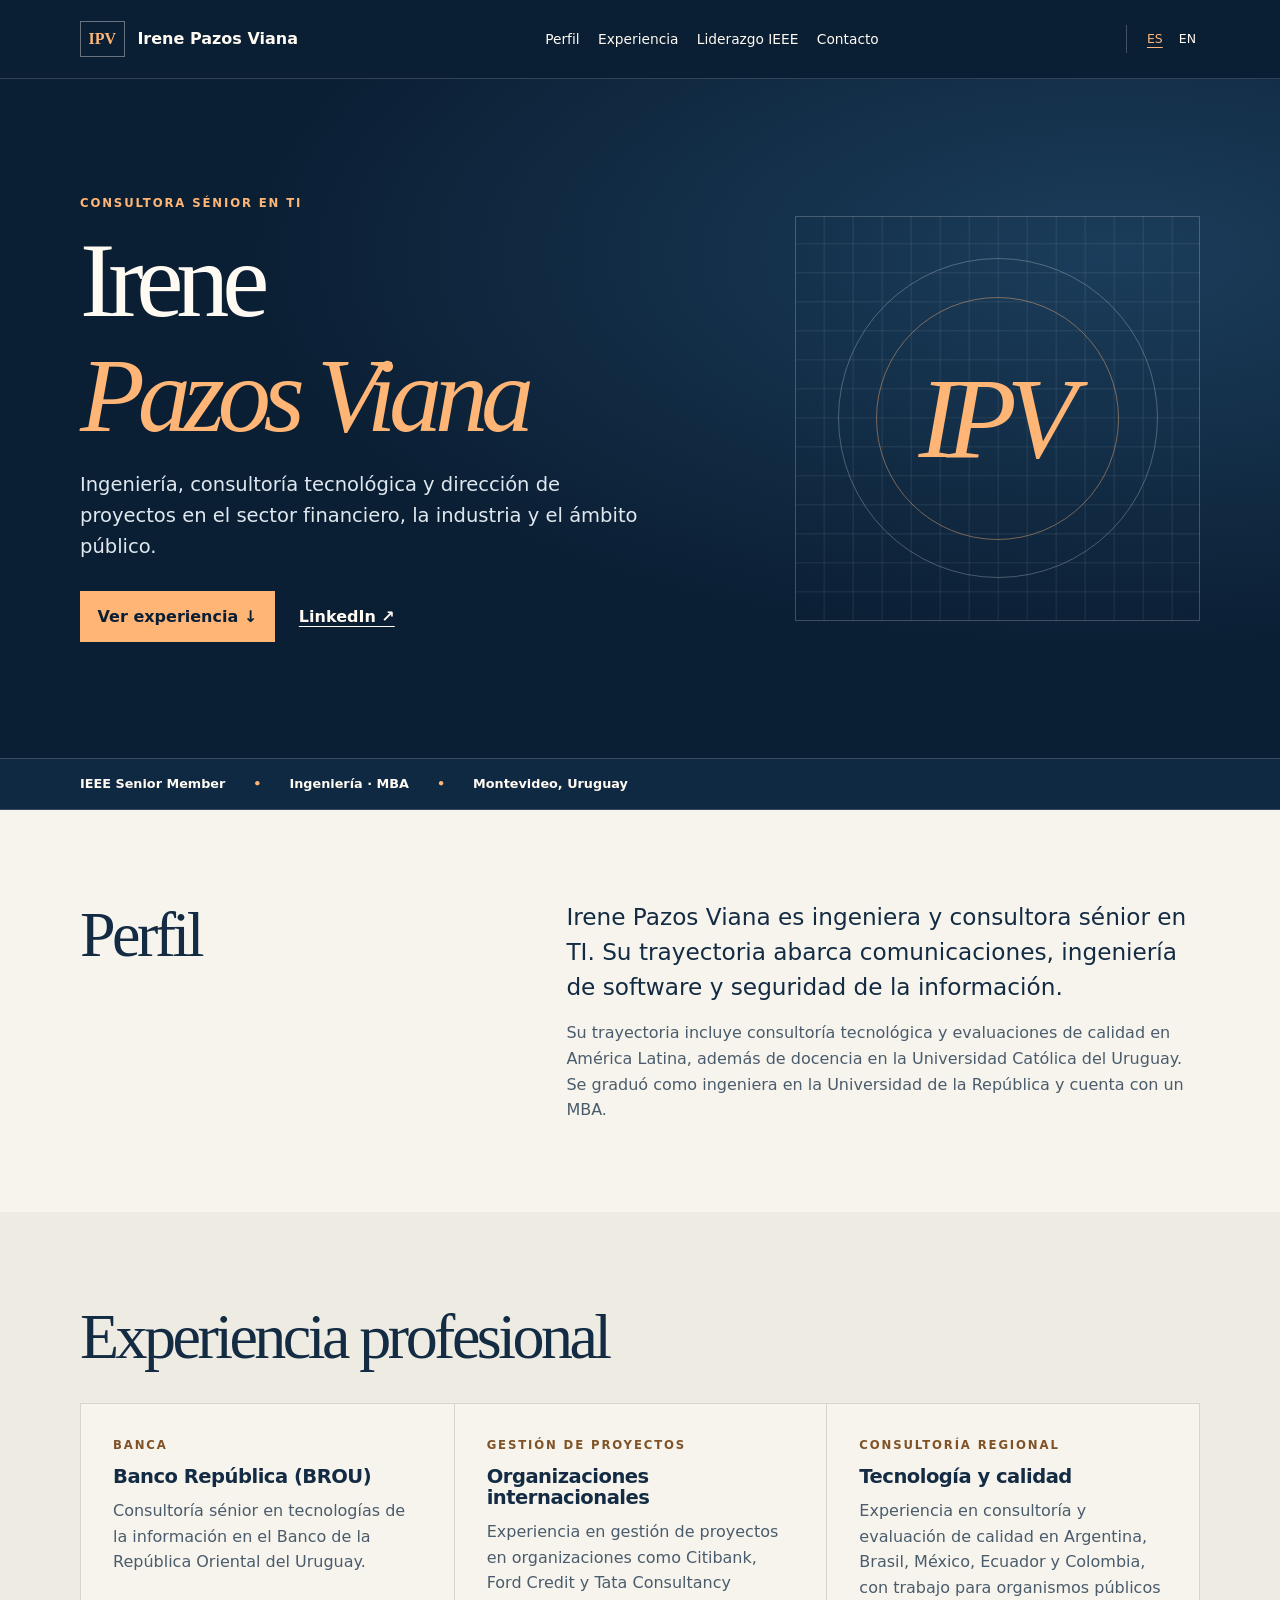
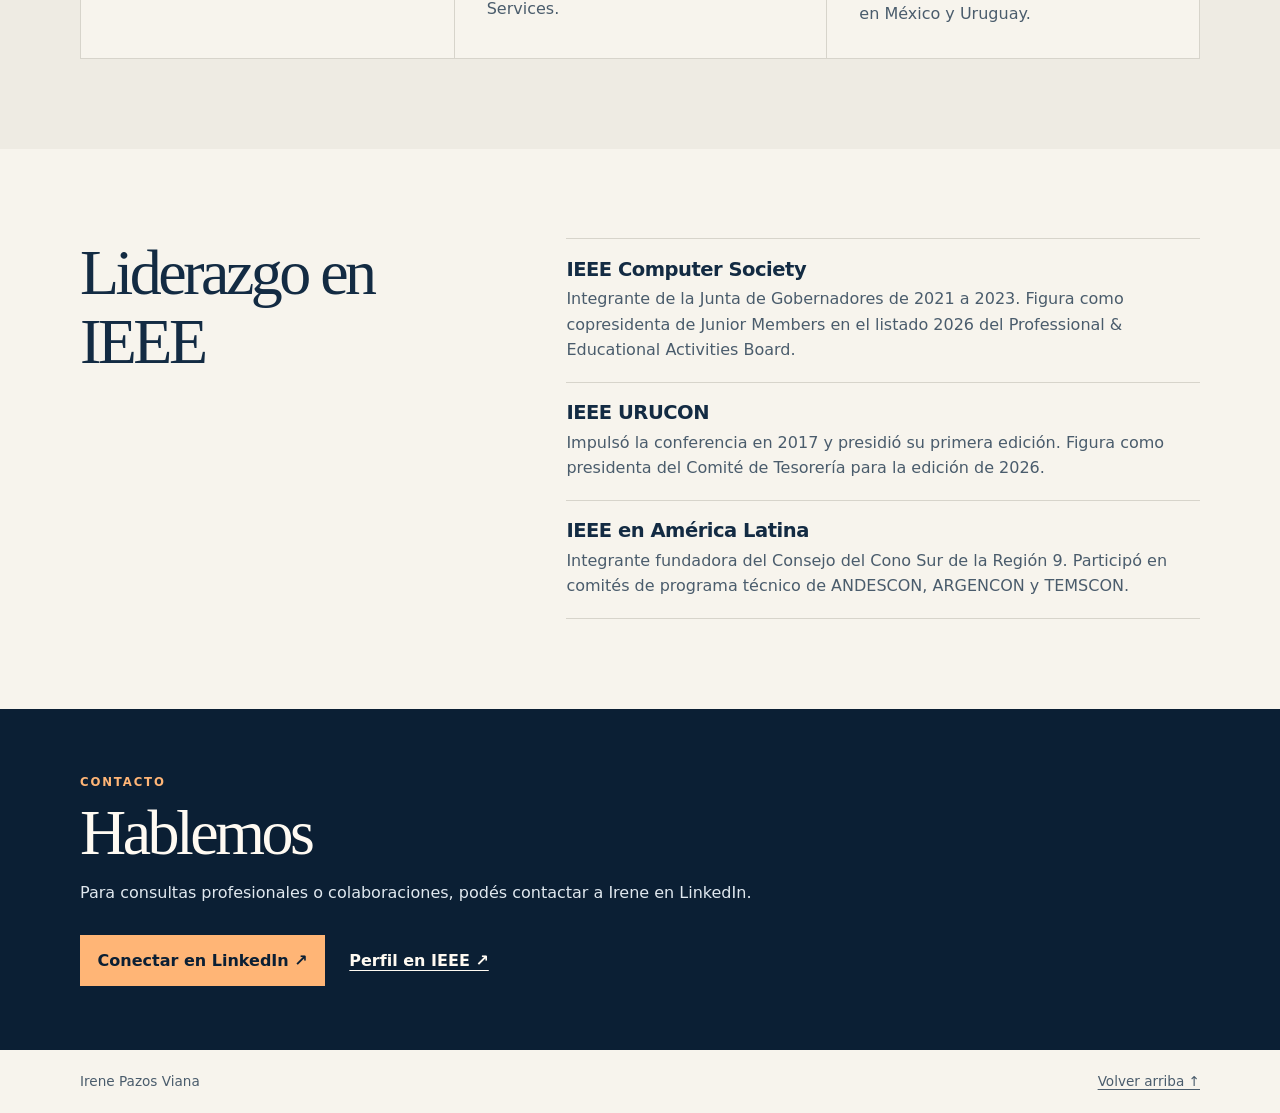
==== index.html @ 8587af70 "Add Irene’s bilingual portfolio" ====
<!doctype html>
<html lang="es">
<head>
<meta charset="utf-8">
<meta name="viewport" content="width=device-width, initial-scale=1">
<meta name="theme-color" content="#102942">
<meta name="description" content="Portfolio profesional de Irene Pazos Viana, consultora sénior en tecnologías de la información e IEEE Senior Member.">
<meta property="og:type" content="website">
<meta property="og:title" content="Irene Pazos Viana | Consultoría en TI">
<meta property="og:description" content="Consultoría en TI, ingeniería y liderazgo en IEEE.">
<title>Irene Pazos Viana | Consultoría en TI</title>
<style>
:root{--navy:#102942;--deep:#0b1f34;--paper:#f7f4ed;--ink:#132b43;--soft:#4a5c6c;--orange:#ffb576;--rule:#d7d4cb;--white:#fffaf2}
*{box-sizing:border-box}html{scroll-behavior:smooth}body{margin:0;background:var(--paper);color:var(--ink);font:1rem/1.6 system-ui,sans-serif}a{color:inherit;text-underline-offset:.25em}a:focus-visible,button:focus-visible{outline:3px solid currentColor;outline-offset:5px}button{font:inherit;color:inherit}p{margin:0}h1,h2,h3{margin:0;line-height:1.08}h1,h2{font-family:Georgia,serif;font-weight:400}h2{font-size:clamp(2.4rem,5vw,4.5rem);letter-spacing:-.055em}h3{font-size:1.22rem;letter-spacing:-.025em}.wrap{width:min(1120px,calc(100% - 64px));margin-inline:auto}.skip{position:absolute;left:1rem;top:-6rem;background:var(--white);color:var(--ink);padding:.6rem;z-index:2}.skip:focus{top:1rem}
header,.hero,.closing{background:var(--deep);color:var(--white)}header{border-bottom:1px solid #ffffff29}.top{display:flex;align-items:center;justify-content:space-between;gap:1rem;min-height:78px}.brand{display:flex;gap:.8rem;align-items:center;text-decoration:none;font-weight:650}.mark{border:1px solid #ffffff60;padding:.25rem .47rem;font-family:Georgia,serif;color:var(--orange)}nav,.languages{display:flex;gap:1.15rem;align-items:center}nav a{text-decoration:none;font-size:.86rem}nav a:hover{text-decoration:underline}.languages{gap:.5rem;border-left:1px solid #ffffff39;padding-left:1rem}.languages button{cursor:pointer;border:0;background:none;font-size:.78rem;padding:.25rem}.languages button[aria-pressed="true"]{color:var(--orange);text-decoration:underline;text-underline-offset:.35em}
.hero{background:radial-gradient(ellipse at 87% 26%,#1b3d5b 0,transparent 55%),var(--deep)}.hero-inner{padding-block:clamp(4.5rem,9vw,8rem);display:grid;grid-template-columns:minmax(0,1.65fr) minmax(0,1fr);align-items:center;gap:3rem}.eyebrow{font-size:.73rem;text-transform:uppercase;letter-spacing:.16em;font-weight:700}.hero .eyebrow,.closing .eyebrow{color:var(--orange)}h1{font-size:clamp(3.45rem,8.3vw,7.8rem);letter-spacing:-.068em;margin:.65rem 0 1rem}h1 span{display:block;color:var(--orange);font-style:italic}.intro{font-size:clamp(1.05rem,1.65vw,1.22rem);max-width:36rem;color:#e0e8ef}.actions{display:flex;flex-wrap:wrap;align-items:center;gap:1rem 1.5rem;margin-top:1.8rem}.button{display:inline-block;background:var(--orange);color:var(--deep);padding:.8rem 1.1rem;font-weight:700;text-decoration:none}.button:hover{background:#ffd0aa}.text-link{font-weight:650}.art{display:grid;position:relative;place-items:center;aspect-ratio:1;isolation:isolate;border:1px solid #ffffff35;color:var(--orange);background:repeating-linear-gradient(0deg,transparent 0 27px,#ffffff0e 28px 29px),repeating-linear-gradient(90deg,transparent 0 27px,#ffffff0e 28px 29px)}.art:before,.art:after{content:"";position:absolute;width:79%;aspect-ratio:1;border:1px solid #ffffff40;border-radius:50%;z-index:-1}.art:after{width:60%;border-color:#ffb57670}.art span{font:italic clamp(3.4rem,9vw,8rem)/1 Georgia,serif;letter-spacing:-.09em;padding-right:.09em}.strip{background:var(--navy);color:var(--white);border-block:1px solid #ffffff29}.strip .wrap{display:flex;flex-wrap:wrap;gap:.4rem 1.75rem;padding-block:.95rem;font-size:.8rem;font-weight:650}.strip span+span:before{content:"•";color:var(--orange);margin-right:1.75rem}
section.light{padding-block:clamp(3.5rem,7vw,6.5rem)}.split{display:grid;grid-template-columns:minmax(0,1fr) minmax(0,1.5fr);gap:2rem 4rem}.lead{font-size:clamp(1.13rem,2vw,1.45rem);line-height:1.5}.bio p+p{margin-top:1rem;color:var(--soft)}.subtle{background:#eeebe3}.cards{display:grid;grid-template-columns:repeat(3,minmax(0,1fr));margin-top:2rem;border:1px solid var(--rule);background:var(--paper)}.card{padding:clamp(1.2rem,2.7vw,2rem)}.card+.card{border-left:1px solid var(--rule)}.card .eyebrow{color:#805226;margin-bottom:.7rem}.card p:not(.eyebrow){margin-top:.7rem;color:var(--soft)}.card a{display:inline-block;margin-top:1rem;font-size:.88rem;font-weight:700}.rows{border-top:1px solid var(--rule)}.row{padding:1.2rem 0;border-bottom:1px solid var(--rule)}.row p{margin-top:.4rem;color:var(--soft)}.closing{padding:4rem 0}.closing h2{margin-top:.4rem}.closing p:not(.eyebrow){margin-top:.85rem;color:#e0e8ef}.foot{padding:1.3rem 0;color:var(--soft);font-size:.85rem}.foot .wrap{display:flex;justify-content:space-between;gap:1rem;flex-wrap:wrap}
@media(max-width:800px){.top{flex-wrap:wrap;padding-block:.9rem}.top nav{order:3;width:100%;flex-wrap:wrap;gap:.35rem 1rem}.hero-inner{gap:1.5rem}.wrap{width:calc(100% - 40px)}}
@media(max-width:620px){.hero-inner,.split,.cards{grid-template-columns:1fr}.hero-inner{padding-block:3.5rem}.art{display:none}.card+.card{border-left:0;border-top:1px solid var(--rule)}.strip span+span:before{display:none}.strip .wrap{gap:.4rem 1rem}}
@media(prefers-reduced-motion:reduce){html{scroll-behavior:auto}}
</style>
</head>
<body>
<a class="skip" href="#main" data-en="Skip to content">Saltar al contenido</a>
<header><div class="wrap top">
<a class="brand" href="#main"><span class="mark" aria-hidden="true">IPV</span>Irene Pazos Viana</a>
<nav aria-label="Navegación principal" data-en-label="Main navigation">
<a href="#perfil" data-en="About">Perfil</a><a href="#experiencia" data-en="Experience">Experiencia</a><a href="#ieee" data-en="IEEE leadership">Liderazgo IEEE</a><a href="#contacto" data-en="Contact">Contacto</a>
</nav>
<div class="languages" aria-label="Idioma" data-en-label="Language"><button type="button" lang="es" data-language="es" aria-label="Español" aria-pressed="true">ES</button><button type="button" lang="en" data-language="en" aria-label="English" aria-pressed="false">EN</button></div>
</div></header>
<main id="main">
<section class="hero" aria-labelledby="name"><div class="wrap hero-inner"><div>
<p class="eyebrow" data-en="Senior IT consultant">Consultora sénior en TI</p>
<h1 id="name">Irene <span>Pazos Viana</span></h1>
<p class="intro" data-en="Engineering, technology consulting and project leadership across financial services, industry and the public sector.">Ingeniería, consultoría tecnológica y dirección de proyectos en el sector financiero, la industria y el ámbito público.</p>
<div class="actions"><a class="button" href="#experiencia" data-en="Explore experience ↓">Ver experiencia ↓</a><a class="text-link" href="https://www.linkedin.com/in/irenepazosviana/">LinkedIn ↗</a></div>
</div><div class="art" aria-hidden="true"><span>IPV</span></div></div></section>
<div class="strip"><div class="wrap"><span>IEEE Senior Member</span><span data-en="Engineering · MBA">Ingeniería · MBA</span><span>Montevideo, Uruguay</span></div></div>
<section class="light" id="perfil"><div class="wrap split">
<h2 data-en="About">Perfil</h2>
<div class="bio"><p class="lead" data-en="Irene Pazos Viana is an engineer and senior IT consultant whose work spans communications, software engineering and information security.">Irene Pazos Viana es ingeniera y consultora sénior en TI. Su trayectoria abarca comunicaciones, ingeniería de software y seguridad de la información.</p>
<p data-en="Her professional experience includes technology consulting and quality assessments across Latin America, as well as teaching at Universidad Católica del Uruguay. She earned her engineering degree at Universidad de la República and holds an MBA.">Su trayectoria incluye consultoría tecnológica y evaluaciones de calidad en América Latina, además de docencia en la Universidad Católica del Uruguay. Se graduó como ingeniera en la Universidad de la República y cuenta con un MBA.</p></div>
</div></section>
<section class="light subtle" id="experiencia"><div class="wrap">
<h2 data-en="Professional experience">Experiencia profesional</h2>
<div class="cards">
<article class="card"><p class="eyebrow" data-en="Banking">Banca</p><h3>Banco República (BROU)</h3><p data-en="Senior information technology consulting at Banco de la República Oriental del Uruguay.">Consultoría sénior en tecnologías de la información en el Banco de la República Oriental del Uruguay.</p></article>
<article class="card"><p class="eyebrow" data-en="Project management">Gestión de proyectos</p><h3 data-en="International organisations">Organizaciones internacionales</h3><p data-en="Project management experience with organisations including Citibank, Ford Credit and Tata Consultancy Services.">Experiencia en gestión de proyectos en organizaciones como Citibank, Ford Credit y Tata Consultancy Services.</p></article>
<article class="card"><p class="eyebrow" data-en="Regional consulting">Consultoría regional</p><h3 data-en="Technology and quality">Tecnología y calidad</h3><p data-en="Consulting and quality assessment experience in Argentina, Brazil, Mexico, Ecuador and Colombia, with work for public institutions in Mexico and Uruguay.">Experiencia en consultoría y evaluación de calidad en Argentina, Brasil, México, Ecuador y Colombia, con trabajo para organismos públicos en México y Uruguay.</p></article>
</div></div></section>
<section class="light" id="ieee"><div class="wrap split">
<h2 data-en="IEEE leadership">Liderazgo en IEEE</h2>
<div class="rows">
<article class="row"><h3>IEEE Computer Society</h3><p data-en="Board of Governors member, 2021–2023. Listed as a Junior Member co-chair on the 2026 Professional &amp; Educational Activities Board roster.">Integrante de la Junta de Gobernadores de 2021 a 2023. Figura como copresidenta de Junior Members en el listado 2026 del Professional &amp; Educational Activities Board.</p></article>
<article class="row"><h3>IEEE URUCON</h3><p data-en="Launched the conference in 2017 and chaired its inaugural edition. Listed as Treasury Committee Chair for the 2026 edition.">Impulsó la conferencia en 2017 y presidió su primera edición. Figura como presidenta del Comité de Tesorería para la edición de 2026.</p></article>
<article class="row"><h3 data-en="IEEE in Latin America">IEEE en América Latina</h3><p data-en="Founding member of the Region 9 Southern Cone Council. Served on technical programme committees for ANDESCON, ARGENCON and TEMSCON.">Integrante fundadora del Consejo del Cono Sur de la Región 9. Participó en comités de programa técnico de ANDESCON, ARGENCON y TEMSCON.</p></article>
</div></div></section>
<section class="closing" id="contacto"><div class="wrap"><p class="eyebrow" data-en="Contact">Contacto</p><h2 data-en="Get in touch">Hablemos</h2><p data-en="For professional enquiries or collaborations, connect with Irene on LinkedIn.">Para consultas profesionales o colaboraciones, podés contactar a Irene en LinkedIn.</p><div class="actions"><a class="button" href="https://www.linkedin.com/in/irenepazosviana/" data-en="Connect on LinkedIn ↗">Conectar en LinkedIn ↗</a><a class="text-link" href="https://www.computer.org/profiles/irene-pazos-viana" data-en="IEEE profile ↗">Perfil en IEEE ↗</a></div></div></section>
</main>
<footer class="foot"><div class="wrap"><span>Irene Pazos Viana</span><a href="#main" data-en="Back to top ↑">Volver arriba ↑</a></div></footer>
<script>
const translatable = [...document.querySelectorAll('[data-en], [data-en-label]')].map(element => ({
  element,
  spanishText: element.textContent,
  spanishLabel: element.getAttribute('aria-label')
}));
const languages = document.querySelectorAll('[data-language]');
function setLanguage(language) {
  const english = language === 'en';
  document.documentElement.lang = language;
  document.title = english ? 'Irene Pazos Viana | IT Consulting' : 'Irene Pazos Viana | Consultoría en TI';
  for (const {element, spanishText, spanishLabel} of translatable) {
    if (element.dataset.en) element.textContent = english ? element.dataset.en : spanishText;
    if (element.dataset.enLabel) element.setAttribute('aria-label', english ? element.dataset.enLabel : spanishLabel);
  }
  for (const button of languages) {
    button.setAttribute('aria-pressed', String(button.dataset.language === language));
  }
}
for (const button of languages) {
  button.addEventListener('click', () => {
    const url = new URL(location.href);
    if (button.dataset.language === 'en') url.searchParams.set('lang', 'en');
    else url.searchParams.delete('lang');
    if (location.protocol !== 'file:') history.replaceState(null, '', url);
    setLanguage(button.dataset.language);
  });
}
setLanguage(new URLSearchParams(location.search).get('lang') === 'en' ? 'en' : 'es');
</script>
</body>
</html>
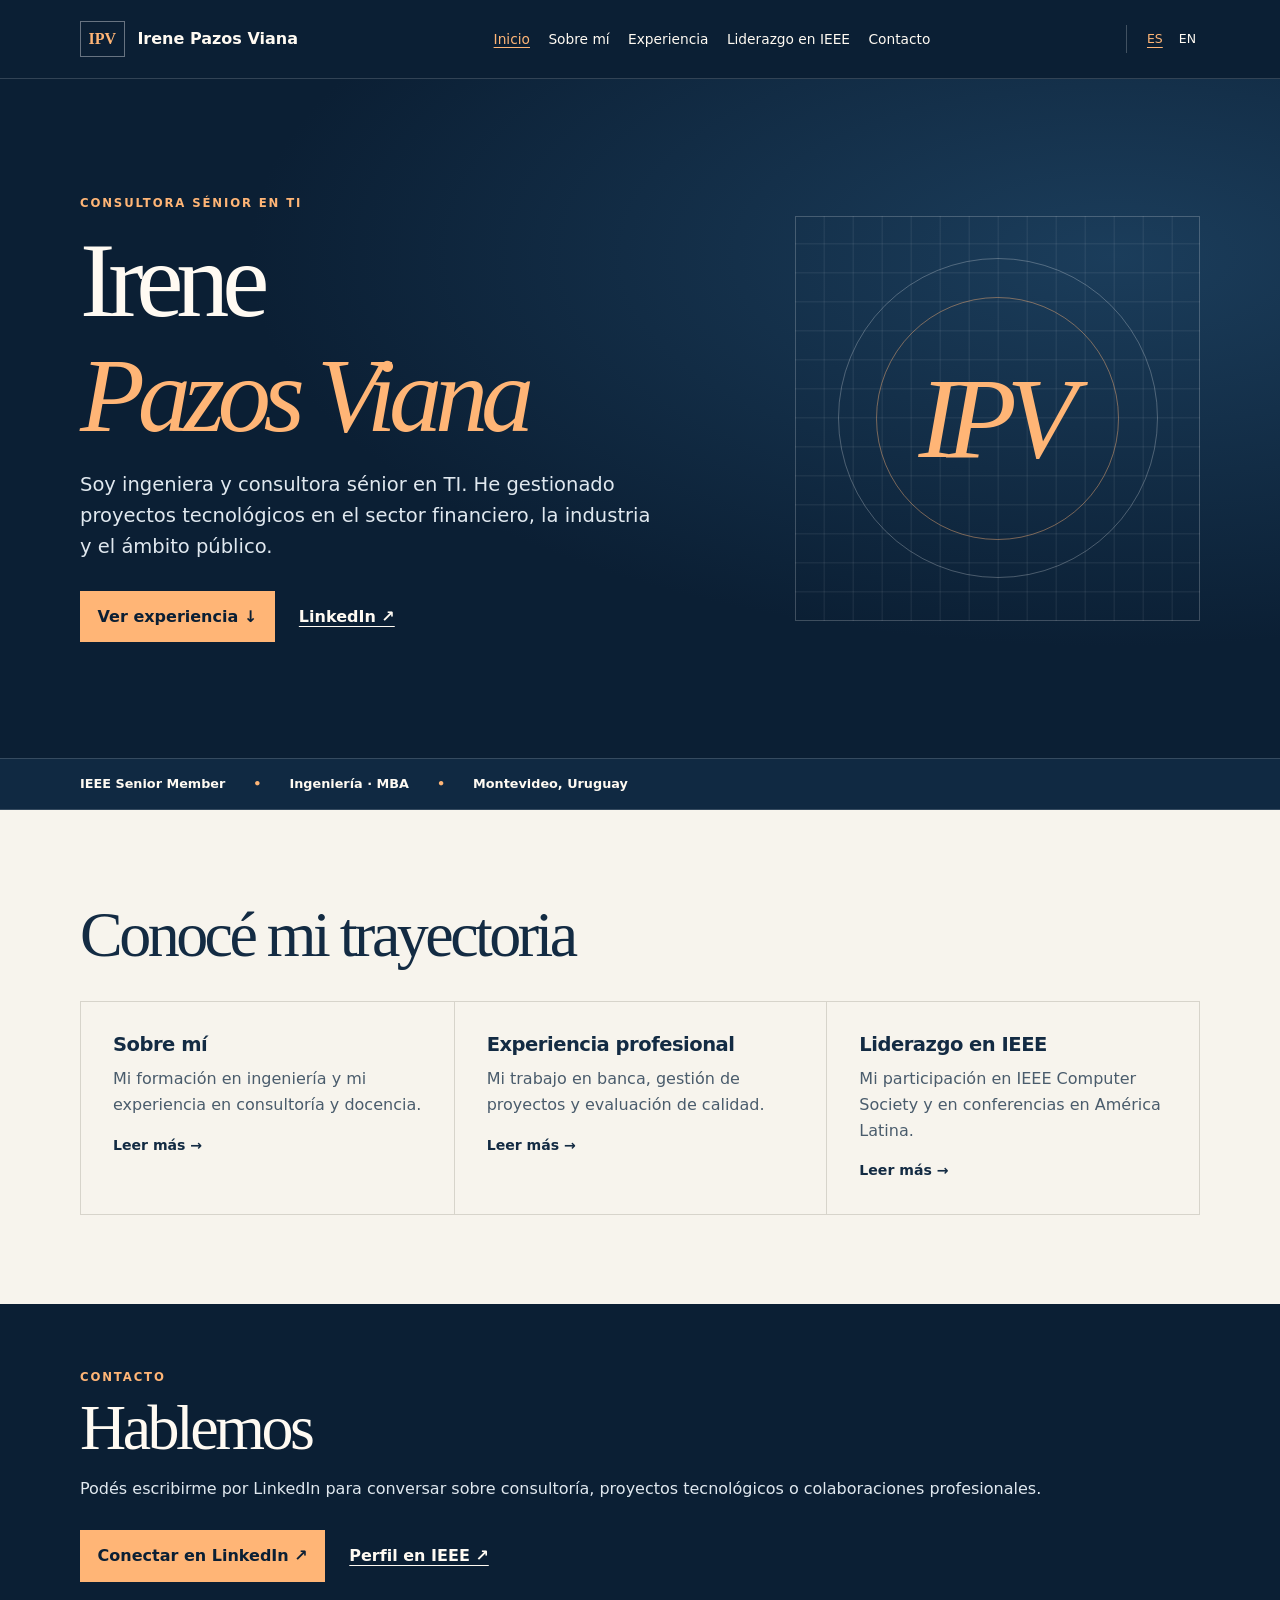
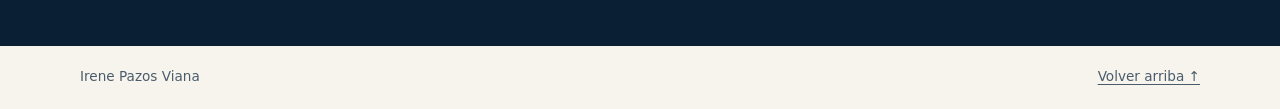
==== commit a72fb675: "Write Irene’s portfolio in first person and add dedicated pages" ====
--- a/index.html
+++ b/index.html
@@ -9,85 +9,26 @@
 <meta property="og:title" content="Irene Pazos Viana | Consultoría en TI">
 <meta property="og:description" content="Consultoría en TI, ingeniería y liderazgo en IEEE.">
 <title>Irene Pazos Viana | Consultoría en TI</title>
-<style>
-:root{--navy:#102942;--deep:#0b1f34;--paper:#f7f4ed;--ink:#132b43;--soft:#4a5c6c;--orange:#ffb576;--rule:#d7d4cb;--white:#fffaf2}
-*{box-sizing:border-box}html{scroll-behavior:smooth}body{margin:0;background:var(--paper);color:var(--ink);font:1rem/1.6 system-ui,sans-serif}a{color:inherit;text-underline-offset:.25em}a:focus-visible,button:focus-visible{outline:3px solid currentColor;outline-offset:5px}button{font:inherit;color:inherit}p{margin:0}h1,h2,h3{margin:0;line-height:1.08}h1,h2{font-family:Georgia,serif;font-weight:400}h2{font-size:clamp(2.4rem,5vw,4.5rem);letter-spacing:-.055em}h3{font-size:1.22rem;letter-spacing:-.025em}.wrap{width:min(1120px,calc(100% - 64px));margin-inline:auto}.skip{position:absolute;left:1rem;top:-6rem;background:var(--white);color:var(--ink);padding:.6rem;z-index:2}.skip:focus{top:1rem}
-header,.hero,.closing{background:var(--deep);color:var(--white)}header{border-bottom:1px solid #ffffff29}.top{display:flex;align-items:center;justify-content:space-between;gap:1rem;min-height:78px}.brand{display:flex;gap:.8rem;align-items:center;text-decoration:none;font-weight:650}.mark{border:1px solid #ffffff60;padding:.25rem .47rem;font-family:Georgia,serif;color:var(--orange)}nav,.languages{display:flex;gap:1.15rem;align-items:center}nav a{text-decoration:none;font-size:.86rem}nav a:hover{text-decoration:underline}.languages{gap:.5rem;border-left:1px solid #ffffff39;padding-left:1rem}.languages button{cursor:pointer;border:0;background:none;font-size:.78rem;padding:.25rem}.languages button[aria-pressed="true"]{color:var(--orange);text-decoration:underline;text-underline-offset:.35em}
-.hero{background:radial-gradient(ellipse at 87% 26%,#1b3d5b 0,transparent 55%),var(--deep)}.hero-inner{padding-block:clamp(4.5rem,9vw,8rem);display:grid;grid-template-columns:minmax(0,1.65fr) minmax(0,1fr);align-items:center;gap:3rem}.eyebrow{font-size:.73rem;text-transform:uppercase;letter-spacing:.16em;font-weight:700}.hero .eyebrow,.closing .eyebrow{color:var(--orange)}h1{font-size:clamp(3.45rem,8.3vw,7.8rem);letter-spacing:-.068em;margin:.65rem 0 1rem}h1 span{display:block;color:var(--orange);font-style:italic}.intro{font-size:clamp(1.05rem,1.65vw,1.22rem);max-width:36rem;color:#e0e8ef}.actions{display:flex;flex-wrap:wrap;align-items:center;gap:1rem 1.5rem;margin-top:1.8rem}.button{display:inline-block;background:var(--orange);color:var(--deep);padding:.8rem 1.1rem;font-weight:700;text-decoration:none}.button:hover{background:#ffd0aa}.text-link{font-weight:650}.art{display:grid;position:relative;place-items:center;aspect-ratio:1;isolation:isolate;border:1px solid #ffffff35;color:var(--orange);background:repeating-linear-gradient(0deg,transparent 0 27px,#ffffff0e 28px 29px),repeating-linear-gradient(90deg,transparent 0 27px,#ffffff0e 28px 29px)}.art:before,.art:after{content:"";position:absolute;width:79%;aspect-ratio:1;border:1px solid #ffffff40;border-radius:50%;z-index:-1}.art:after{width:60%;border-color:#ffb57670}.art span{font:italic clamp(3.4rem,9vw,8rem)/1 Georgia,serif;letter-spacing:-.09em;padding-right:.09em}.strip{background:var(--navy);color:var(--white);border-block:1px solid #ffffff29}.strip .wrap{display:flex;flex-wrap:wrap;gap:.4rem 1.75rem;padding-block:.95rem;font-size:.8rem;font-weight:650}.strip span+span:before{content:"•";color:var(--orange);margin-right:1.75rem}
-section.light{padding-block:clamp(3.5rem,7vw,6.5rem)}.split{display:grid;grid-template-columns:minmax(0,1fr) minmax(0,1.5fr);gap:2rem 4rem}.lead{font-size:clamp(1.13rem,2vw,1.45rem);line-height:1.5}.bio p+p{margin-top:1rem;color:var(--soft)}.subtle{background:#eeebe3}.cards{display:grid;grid-template-columns:repeat(3,minmax(0,1fr));margin-top:2rem;border:1px solid var(--rule);background:var(--paper)}.card{padding:clamp(1.2rem,2.7vw,2rem)}.card+.card{border-left:1px solid var(--rule)}.card .eyebrow{color:#805226;margin-bottom:.7rem}.card p:not(.eyebrow){margin-top:.7rem;color:var(--soft)}.card a{display:inline-block;margin-top:1rem;font-size:.88rem;font-weight:700}.rows{border-top:1px solid var(--rule)}.row{padding:1.2rem 0;border-bottom:1px solid var(--rule)}.row p{margin-top:.4rem;color:var(--soft)}.closing{padding:4rem 0}.closing h2{margin-top:.4rem}.closing p:not(.eyebrow){margin-top:.85rem;color:#e0e8ef}.foot{padding:1.3rem 0;color:var(--soft);font-size:.85rem}.foot .wrap{display:flex;justify-content:space-between;gap:1rem;flex-wrap:wrap}
-@media(max-width:800px){.top{flex-wrap:wrap;padding-block:.9rem}.top nav{order:3;width:100%;flex-wrap:wrap;gap:.35rem 1rem}.hero-inner{gap:1.5rem}.wrap{width:calc(100% - 40px)}}
-@media(max-width:620px){.hero-inner,.split,.cards{grid-template-columns:1fr}.hero-inner{padding-block:3.5rem}.art{display:none}.card+.card{border-left:0;border-top:1px solid var(--rule)}.strip span+span:before{display:none}.strip .wrap{gap:.4rem 1rem}}
-@media(prefers-reduced-motion:reduce){html{scroll-behavior:auto}}
-</style>
+<link rel="stylesheet" href="styles.css">
 </head>
-<body>
+<body data-title-es="Irene Pazos Viana | Consultoría en TI" data-title-en="Irene Pazos Viana | IT Consulting">
 <a class="skip" href="#main" data-en="Skip to content">Saltar al contenido</a>
 <header><div class="wrap top">
-<a class="brand" href="#main"><span class="mark" aria-hidden="true">IPV</span>Irene Pazos Viana</a>
-<nav aria-label="Navegación principal" data-en-label="Main navigation">
-<a href="#perfil" data-en="About">Perfil</a><a href="#experiencia" data-en="Experience">Experiencia</a><a href="#ieee" data-en="IEEE leadership">Liderazgo IEEE</a><a href="#contacto" data-en="Contact">Contacto</a>
-</nav>
+<a class="brand" href="index.html"><span class="mark" aria-hidden="true">IPV</span>Irene Pazos Viana</a>
+<nav aria-label="Navegación principal" data-en-label="Main navigation"><a href="index.html" aria-current="page" data-en="Home">Inicio</a><a href="perfil.html" data-en="About">Sobre mí</a><a href="experiencia.html" data-en="Experience">Experiencia</a><a href="ieee.html" data-en="IEEE leadership">Liderazgo en IEEE</a><a href="contacto.html" data-en="Contact">Contacto</a></nav>
 <div class="languages" aria-label="Idioma" data-en-label="Language"><button type="button" lang="es" data-language="es" aria-label="Español" aria-pressed="true">ES</button><button type="button" lang="en" data-language="en" aria-label="English" aria-pressed="false">EN</button></div>
 </div></header>
 <main id="main">
 <section class="hero" aria-labelledby="name"><div class="wrap hero-inner"><div>
 <p class="eyebrow" data-en="Senior IT consultant">Consultora sénior en TI</p>
 <h1 id="name">Irene <span>Pazos Viana</span></h1>
-<p class="intro" data-en="Engineering, technology consulting and project leadership across financial services, industry and the public sector.">Ingeniería, consultoría tecnológica y dirección de proyectos en el sector financiero, la industria y el ámbito público.</p>
-<div class="actions"><a class="button" href="#experiencia" data-en="Explore experience ↓">Ver experiencia ↓</a><a class="text-link" href="https://www.linkedin.com/in/irenepazosviana/">LinkedIn ↗</a></div>
+<p class="intro" data-en="I’m an engineer and senior IT consultant. I’ve managed technology projects across financial services, industry and the public sector.">Soy ingeniera y consultora sénior en TI. He gestionado proyectos tecnológicos en el sector financiero, la industria y el ámbito público.</p>
+<div class="actions"><a class="button" href="experiencia.html" data-en="Explore experience ↓">Ver experiencia ↓</a><a class="text-link" href="https://www.linkedin.com/in/irenepazosviana/">LinkedIn ↗</a></div>
 </div><div class="art" aria-hidden="true"><span>IPV</span></div></div></section>
 <div class="strip"><div class="wrap"><span>IEEE Senior Member</span><span data-en="Engineering · MBA">Ingeniería · MBA</span><span>Montevideo, Uruguay</span></div></div>
-<section class="light" id="perfil"><div class="wrap split">
-<h2 data-en="About">Perfil</h2>
-<div class="bio"><p class="lead" data-en="Irene Pazos Viana is an engineer and senior IT consultant whose work spans communications, software engineering and information security.">Irene Pazos Viana es ingeniera y consultora sénior en TI. Su trayectoria abarca comunicaciones, ingeniería de software y seguridad de la información.</p>
-<p data-en="Her professional experience includes technology consulting and quality assessments across Latin America, as well as teaching at Universidad Católica del Uruguay. She earned her engineering degree at Universidad de la República and holds an MBA.">Su trayectoria incluye consultoría tecnológica y evaluaciones de calidad en América Latina, además de docencia en la Universidad Católica del Uruguay. Se graduó como ingeniera en la Universidad de la República y cuenta con un MBA.</p></div>
-</div></section>
-<section class="light subtle" id="experiencia"><div class="wrap">
-<h2 data-en="Professional experience">Experiencia profesional</h2>
-<div class="cards">
-<article class="card"><p class="eyebrow" data-en="Banking">Banca</p><h3>Banco República (BROU)</h3><p data-en="Senior information technology consulting at Banco de la República Oriental del Uruguay.">Consultoría sénior en tecnologías de la información en el Banco de la República Oriental del Uruguay.</p></article>
-<article class="card"><p class="eyebrow" data-en="Project management">Gestión de proyectos</p><h3 data-en="International organisations">Organizaciones internacionales</h3><p data-en="Project management experience with organisations including Citibank, Ford Credit and Tata Consultancy Services.">Experiencia en gestión de proyectos en organizaciones como Citibank, Ford Credit y Tata Consultancy Services.</p></article>
-<article class="card"><p class="eyebrow" data-en="Regional consulting">Consultoría regional</p><h3 data-en="Technology and quality">Tecnología y calidad</h3><p data-en="Consulting and quality assessment experience in Argentina, Brazil, Mexico, Ecuador and Colombia, with work for public institutions in Mexico and Uruguay.">Experiencia en consultoría y evaluación de calidad en Argentina, Brasil, México, Ecuador y Colombia, con trabajo para organismos públicos en México y Uruguay.</p></article>
-</div></div></section>
-<section class="light" id="ieee"><div class="wrap split">
-<h2 data-en="IEEE leadership">Liderazgo en IEEE</h2>
-<div class="rows">
-<article class="row"><h3>IEEE Computer Society</h3><p data-en="Board of Governors member, 2021–2023. Listed as a Junior Member co-chair on the 2026 Professional &amp; Educational Activities Board roster.">Integrante de la Junta de Gobernadores de 2021 a 2023. Figura como copresidenta de Junior Members en el listado 2026 del Professional &amp; Educational Activities Board.</p></article>
-<article class="row"><h3>IEEE URUCON</h3><p data-en="Launched the conference in 2017 and chaired its inaugural edition. Listed as Treasury Committee Chair for the 2026 edition.">Impulsó la conferencia en 2017 y presidió su primera edición. Figura como presidenta del Comité de Tesorería para la edición de 2026.</p></article>
-<article class="row"><h3 data-en="IEEE in Latin America">IEEE en América Latina</h3><p data-en="Founding member of the Region 9 Southern Cone Council. Served on technical programme committees for ANDESCON, ARGENCON and TEMSCON.">Integrante fundadora del Consejo del Cono Sur de la Región 9. Participó en comités de programa técnico de ANDESCON, ARGENCON y TEMSCON.</p></article>
-</div></div></section>
-<section class="closing" id="contacto"><div class="wrap"><p class="eyebrow" data-en="Contact">Contacto</p><h2 data-en="Get in touch">Hablemos</h2><p data-en="For professional enquiries or collaborations, connect with Irene on LinkedIn.">Para consultas profesionales o colaboraciones, podés contactar a Irene en LinkedIn.</p><div class="actions"><a class="button" href="https://www.linkedin.com/in/irenepazosviana/" data-en="Connect on LinkedIn ↗">Conectar en LinkedIn ↗</a><a class="text-link" href="https://www.computer.org/profiles/irene-pazos-viana" data-en="IEEE profile ↗">Perfil en IEEE ↗</a></div></div></section>
+<section class="light" id="trayectoria"><div class="wrap"><h2 data-en="Explore my work">Conocé mi trayectoria</h2><div class="cards page-links"><article class="card"><h3 data-en="About me">Sobre mí</h3><p data-en="My engineering education and experience in consulting and teaching.">Mi formación en ingeniería y mi experiencia en consultoría y docencia.</p><a href="perfil.html" data-en="Read more →">Leer más →</a></article><article class="card"><h3 data-en="Professional experience">Experiencia profesional</h3><p data-en="My work in banking, project management and quality assessment.">Mi trabajo en banca, gestión de proyectos y evaluación de calidad.</p><a href="experiencia.html" data-en="Read more →">Leer más →</a></article><article class="card"><h3 data-en="IEEE leadership">Liderazgo en IEEE</h3><p data-en="My work with IEEE Computer Society and conferences in Latin America.">Mi participación en IEEE Computer Society y en conferencias en América Latina.</p><a href="ieee.html" data-en="Read more →">Leer más →</a></article></div></div></section><section class="closing" id="contacto"><div class="wrap"><p class="eyebrow" data-en="Contact">Contacto</p><h2 data-en="Get in touch">Hablemos</h2><p data-en="You can reach me on LinkedIn to discuss consulting, technology projects or professional collaborations.">Podés escribirme por LinkedIn para conversar sobre consultoría, proyectos tecnológicos o colaboraciones profesionales.</p><div class="actions"><a class="button" href="https://www.linkedin.com/in/irenepazosviana/" data-en="Connect on LinkedIn ↗">Conectar en LinkedIn ↗</a><a class="text-link" href="https://www.computer.org/profiles/irene-pazos-viana" data-en="IEEE profile ↗">Perfil en IEEE ↗</a></div></div></section>
 </main>
 <footer class="foot"><div class="wrap"><span>Irene Pazos Viana</span><a href="#main" data-en="Back to top ↑">Volver arriba ↑</a></div></footer>
-<script>
-const translatable = [...document.querySelectorAll('[data-en], [data-en-label]')].map(element => ({
-  element,
-  spanishText: element.textContent,
-  spanishLabel: element.getAttribute('aria-label')
-}));
-const languages = document.querySelectorAll('[data-language]');
-function setLanguage(language) {
-  const english = language === 'en';
-  document.documentElement.lang = language;
-  document.title = english ? 'Irene Pazos Viana | IT Consulting' : 'Irene Pazos Viana | Consultoría en TI';
-  for (const {element, spanishText, spanishLabel} of translatable) {
-    if (element.dataset.en) element.textContent = english ? element.dataset.en : spanishText;
-    if (element.dataset.enLabel) element.setAttribute('aria-label', english ? element.dataset.enLabel : spanishLabel);
-  }
-  for (const button of languages) {
-    button.setAttribute('aria-pressed', String(button.dataset.language === language));
-  }
-}
-for (const button of languages) {
-  button.addEventListener('click', () => {
-    const url = new URL(location.href);
-    if (button.dataset.language === 'en') url.searchParams.set('lang', 'en');
-    else url.searchParams.delete('lang');
-    if (location.protocol !== 'file:') history.replaceState(null, '', url);
-    setLanguage(button.dataset.language);
-  });
-}
-setLanguage(new URLSearchParams(location.search).get('lang') === 'en' ? 'en' : 'es');
-</script>
+<script src="language.js"></script>
 </body>
 </html>
--- a/styles.css
+++ b/styles.css
@@ -0,0 +1,15 @@
+
+:root{--navy:#102942;--deep:#0b1f34;--paper:#f7f4ed;--ink:#132b43;--soft:#4a5c6c;--orange:#ffb576;--rule:#d7d4cb;--white:#fffaf2}
+*{box-sizing:border-box}html{scroll-behavior:smooth}body{margin:0;background:var(--paper);color:var(--ink);font:1rem/1.6 system-ui,sans-serif}a{color:inherit;text-underline-offset:.25em}a:focus-visible,button:focus-visible{outline:3px solid currentColor;outline-offset:5px}button{font:inherit;color:inherit}p{margin:0}h1,h2,h3{margin:0;line-height:1.08}h1,h2{font-family:Georgia,serif;font-weight:400}h2{font-size:clamp(2.4rem,5vw,4.5rem);letter-spacing:-.055em}h3{font-size:1.22rem;letter-spacing:-.025em}.wrap{width:min(1120px,calc(100% - 64px));margin-inline:auto}.skip{position:absolute;left:1rem;top:-6rem;background:var(--white);color:var(--ink);padding:.6rem;z-index:2}.skip:focus{top:1rem}
+header,.hero,.closing{background:var(--deep);color:var(--white)}header{border-bottom:1px solid #ffffff29}.top{display:flex;align-items:center;justify-content:space-between;gap:1rem;min-height:78px}.brand{display:flex;gap:.8rem;align-items:center;text-decoration:none;font-weight:650}.mark{border:1px solid #ffffff60;padding:.25rem .47rem;font-family:Georgia,serif;color:var(--orange)}nav,.languages{display:flex;gap:1.15rem;align-items:center}nav a{text-decoration:none;font-size:.86rem}nav a:hover{text-decoration:underline}.languages{gap:.5rem;border-left:1px solid #ffffff39;padding-left:1rem}.languages button{cursor:pointer;border:0;background:none;font-size:.78rem;padding:.25rem}.languages button[aria-pressed="true"]{color:var(--orange);text-decoration:underline;text-underline-offset:.35em}
+.hero{background:radial-gradient(ellipse at 87% 26%,#1b3d5b 0,transparent 55%),var(--deep)}.hero-inner{padding-block:clamp(4.5rem,9vw,8rem);display:grid;grid-template-columns:minmax(0,1.65fr) minmax(0,1fr);align-items:center;gap:3rem}.eyebrow{font-size:.73rem;text-transform:uppercase;letter-spacing:.16em;font-weight:700}.hero .eyebrow,.closing .eyebrow{color:var(--orange)}h1{font-size:clamp(3.45rem,8.3vw,7.8rem);letter-spacing:-.068em;margin:.65rem 0 1rem}h1 span{display:block;color:var(--orange);font-style:italic}.intro{font-size:clamp(1.05rem,1.65vw,1.22rem);max-width:36rem;color:#e0e8ef}.actions{display:flex;flex-wrap:wrap;align-items:center;gap:1rem 1.5rem;margin-top:1.8rem}.button{display:inline-block;background:var(--orange);color:var(--deep);padding:.8rem 1.1rem;font-weight:700;text-decoration:none}.button:hover{background:#ffd0aa}.text-link{font-weight:650}.art{display:grid;position:relative;place-items:center;aspect-ratio:1;isolation:isolate;border:1px solid #ffffff35;color:var(--orange);background:repeating-linear-gradient(0deg,transparent 0 27px,#ffffff0e 28px 29px),repeating-linear-gradient(90deg,transparent 0 27px,#ffffff0e 28px 29px)}.art:before,.art:after{content:"";position:absolute;width:79%;aspect-ratio:1;border:1px solid #ffffff40;border-radius:50%;z-index:-1}.art:after{width:60%;border-color:#ffb57670}.art span{font:italic clamp(3.4rem,9vw,8rem)/1 Georgia,serif;letter-spacing:-.09em;padding-right:.09em}.strip{background:var(--navy);color:var(--white);border-block:1px solid #ffffff29}.strip .wrap{display:flex;flex-wrap:wrap;gap:.4rem 1.75rem;padding-block:.95rem;font-size:.8rem;font-weight:650}.strip span+span:before{content:"•";color:var(--orange);margin-right:1.75rem}
+section.light{padding-block:clamp(3.5rem,7vw,6.5rem)}.split{display:grid;grid-template-columns:minmax(0,1fr) minmax(0,1.5fr);gap:2rem 4rem}.lead{font-size:clamp(1.13rem,2vw,1.45rem);line-height:1.5}.bio p+p{margin-top:1rem;color:var(--soft)}.subtle{background:#eeebe3}.cards{display:grid;grid-template-columns:repeat(3,minmax(0,1fr));margin-top:2rem;border:1px solid var(--rule);background:var(--paper)}.card{padding:clamp(1.2rem,2.7vw,2rem)}.card+.card{border-left:1px solid var(--rule)}.card .eyebrow{color:#805226;margin-bottom:.7rem}.card p:not(.eyebrow){margin-top:.7rem;color:var(--soft)}.card a{display:inline-block;margin-top:1rem;font-size:.88rem;font-weight:700}.rows{border-top:1px solid var(--rule)}.row{padding:1.2rem 0;border-bottom:1px solid var(--rule)}.row p{margin-top:.4rem;color:var(--soft)}.closing{padding:4rem 0}.closing h2{margin-top:.4rem}.closing p:not(.eyebrow){margin-top:.85rem;color:#e0e8ef}.foot{padding:1.3rem 0;color:var(--soft);font-size:.85rem}.foot .wrap{display:flex;justify-content:space-between;gap:1rem;flex-wrap:wrap}
+@media(max-width:800px){.top{flex-wrap:wrap;padding-block:.9rem}.top nav{order:3;width:100%;flex-wrap:wrap;gap:.35rem 1rem}.hero-inner{gap:1.5rem}.wrap{width:calc(100% - 40px)}}
+@media(max-width:620px){.hero-inner,.split,.cards{grid-template-columns:1fr}.hero-inner{padding-block:3.5rem}.art{display:none}.card+.card{border-left:0;border-top:1px solid var(--rule)}.strip span+span:before{display:none}.strip .wrap{gap:.4rem 1rem}}
+@media(prefers-reduced-motion:reduce){html{scroll-behavior:auto}}
+
+nav a[aria-current="page"]{color:var(--orange);text-decoration:underline}
+.page-hero{background:var(--deep);color:var(--white);padding-block:clamp(3rem,6vw,5.5rem)}
+.page-hero h1{font-size:clamp(3rem,7vw,6.2rem);margin:0}
+.page-links a{display:block;text-decoration:none}
+.page-links a:hover h3{text-decoration:underline}
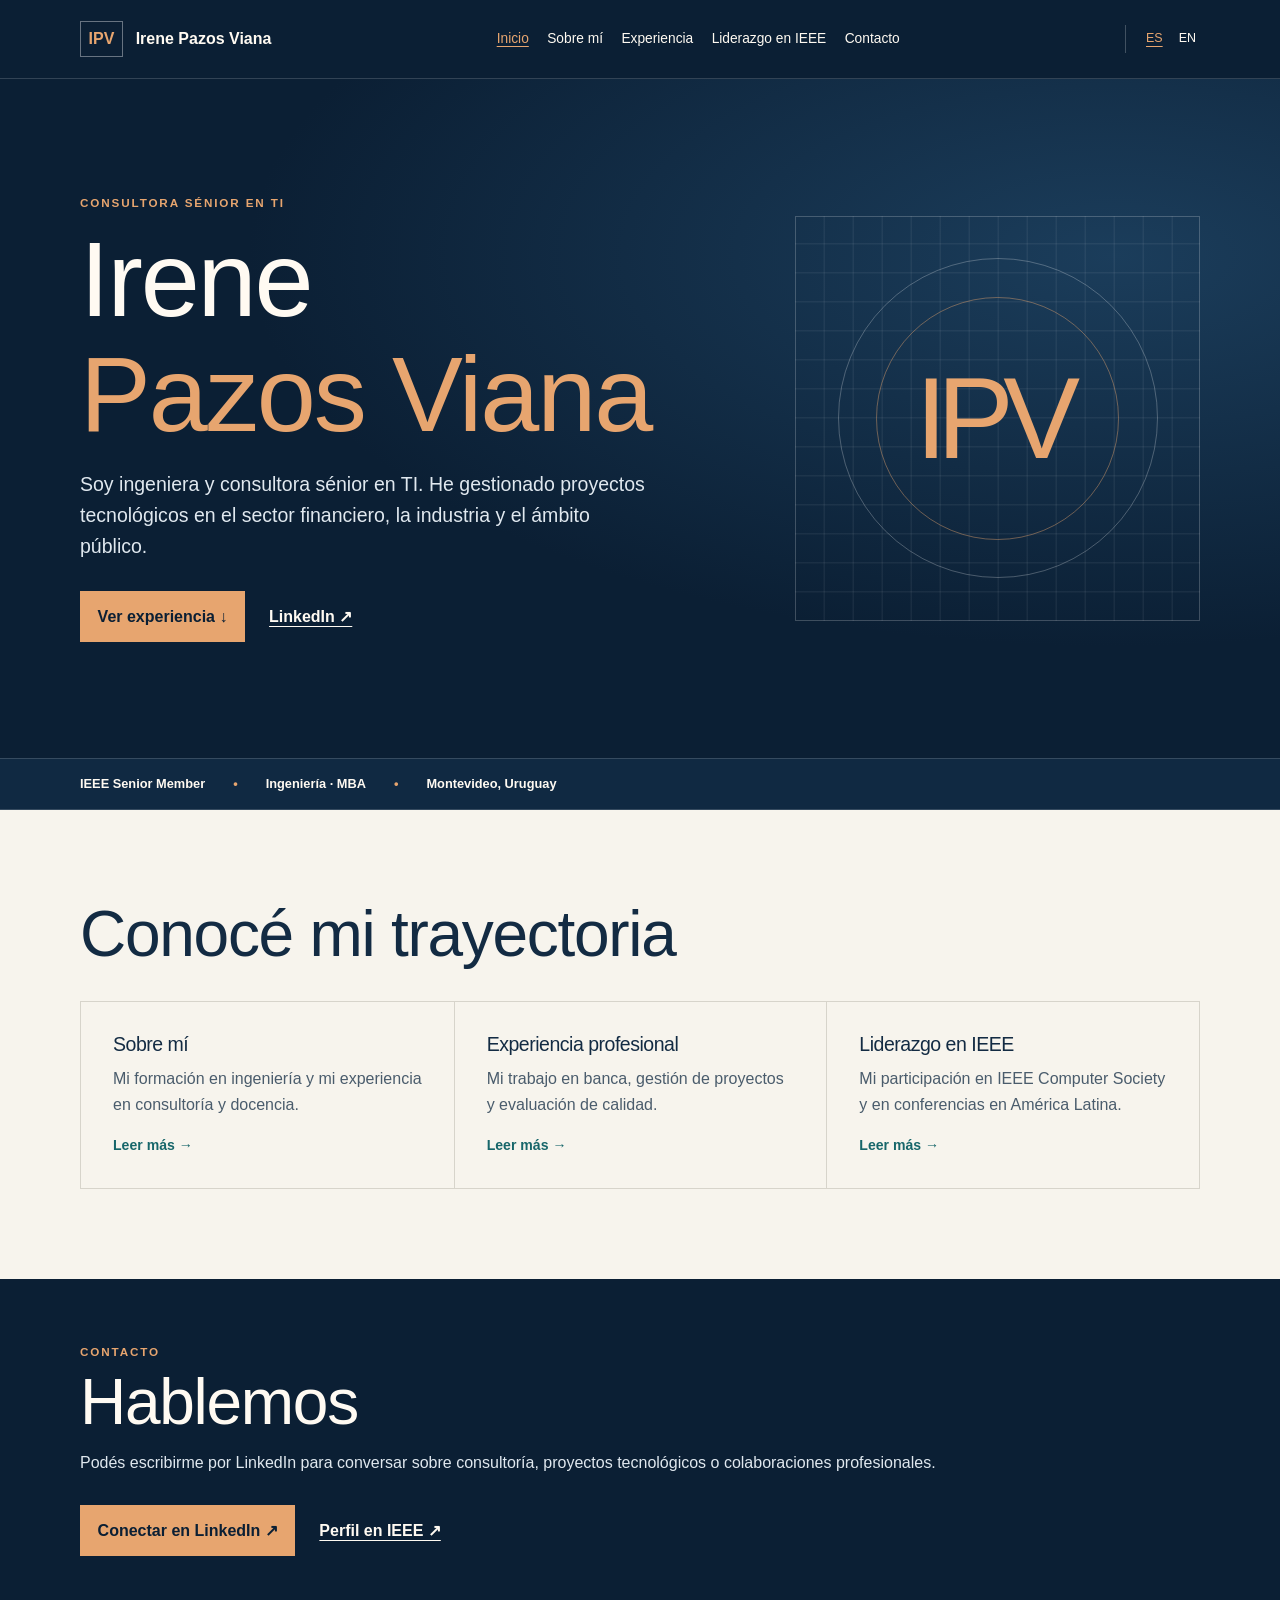
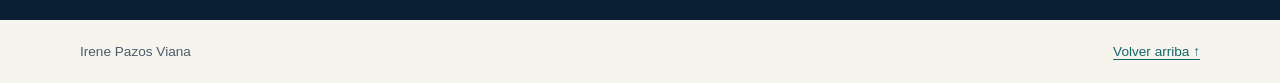
==== commit a41f1e91: "Refresh the portfolio stylesheet across all pages" ====
--- a/index.html
+++ b/index.html
@@ -9,7 +9,7 @@
 <meta property="og:title" content="Irene Pazos Viana | Consultoría en TI">
 <meta property="og:description" content="Consultoría en TI, ingeniería y liderazgo en IEEE.">
 <title>Irene Pazos Viana | Consultoría en TI</title>
-<link rel="stylesheet" href="styles.css">
+<link rel="stylesheet" href="styles.css?v=2">
 </head>
 <body data-title-es="Irene Pazos Viana | Consultoría en TI" data-title-en="Irene Pazos Viana | IT Consulting">
 <a class="skip" href="#main" data-en="Skip to content">Saltar al contenido</a>
@@ -23,10 +23,10 @@
 <p class="eyebrow" data-en="Senior IT consultant">Consultora sénior en TI</p>
 <h1 id="name">Irene <span>Pazos Viana</span></h1>
 <p class="intro" data-en="I’m an engineer and senior IT consultant. I’ve managed technology projects across financial services, industry and the public sector.">Soy ingeniera y consultora sénior en TI. He gestionado proyectos tecnológicos en el sector financiero, la industria y el ámbito público.</p>
-<div class="actions"><a class="button" href="experiencia.html" data-en="Explore experience ↓">Ver experiencia ↓</a><a class="text-link" href="https://www.linkedin.com/in/irenepazosviana/">LinkedIn ↗</a></div>
+<div class="actions"><a class="button" href="experiencia.html" data-en="Explore experience ↓">Ver experiencia ↓</a><a class="text-link" href="https://www.linkedin.com/in/irenepazosviana/" target="_blank" rel="noopener noreferrer">LinkedIn ↗</a></div>
 </div><div class="art" aria-hidden="true"><span>IPV</span></div></div></section>
 <div class="strip"><div class="wrap"><span>IEEE Senior Member</span><span data-en="Engineering · MBA">Ingeniería · MBA</span><span>Montevideo, Uruguay</span></div></div>
-<section class="light" id="trayectoria"><div class="wrap"><h2 data-en="Explore my work">Conocé mi trayectoria</h2><div class="cards page-links"><article class="card"><h3 data-en="About me">Sobre mí</h3><p data-en="My engineering education and experience in consulting and teaching.">Mi formación en ingeniería y mi experiencia en consultoría y docencia.</p><a href="perfil.html" data-en="Read more →">Leer más →</a></article><article class="card"><h3 data-en="Professional experience">Experiencia profesional</h3><p data-en="My work in banking, project management and quality assessment.">Mi trabajo en banca, gestión de proyectos y evaluación de calidad.</p><a href="experiencia.html" data-en="Read more →">Leer más →</a></article><article class="card"><h3 data-en="IEEE leadership">Liderazgo en IEEE</h3><p data-en="My work with IEEE Computer Society and conferences in Latin America.">Mi participación en IEEE Computer Society y en conferencias en América Latina.</p><a href="ieee.html" data-en="Read more →">Leer más →</a></article></div></div></section><section class="closing" id="contacto"><div class="wrap"><p class="eyebrow" data-en="Contact">Contacto</p><h2 data-en="Get in touch">Hablemos</h2><p data-en="You can reach me on LinkedIn to discuss consulting, technology projects or professional collaborations.">Podés escribirme por LinkedIn para conversar sobre consultoría, proyectos tecnológicos o colaboraciones profesionales.</p><div class="actions"><a class="button" href="https://www.linkedin.com/in/irenepazosviana/" data-en="Connect on LinkedIn ↗">Conectar en LinkedIn ↗</a><a class="text-link" href="https://www.computer.org/profiles/irene-pazos-viana" data-en="IEEE profile ↗">Perfil en IEEE ↗</a></div></div></section>
+<section class="light" id="trayectoria"><div class="wrap"><h2 data-en="Explore my work">Conocé mi trayectoria</h2><div class="cards page-links"><article class="card"><h3 data-en="About me">Sobre mí</h3><p data-en="My engineering education and experience in consulting and teaching.">Mi formación en ingeniería y mi experiencia en consultoría y docencia.</p><a href="perfil.html" data-en="Read more →">Leer más →</a></article><article class="card"><h3 data-en="Professional experience">Experiencia profesional</h3><p data-en="My work in banking, project management and quality assessment.">Mi trabajo en banca, gestión de proyectos y evaluación de calidad.</p><a href="experiencia.html" data-en="Read more →">Leer más →</a></article><article class="card"><h3 data-en="IEEE leadership">Liderazgo en IEEE</h3><p data-en="My work with IEEE Computer Society and conferences in Latin America.">Mi participación en IEEE Computer Society y en conferencias en América Latina.</p><a href="ieee.html" data-en="Read more →">Leer más →</a></article></div></div></section><section class="closing" id="contacto"><div class="wrap"><p class="eyebrow" data-en="Contact">Contacto</p><h2 data-en="Get in touch">Hablemos</h2><p data-en="You can reach me on LinkedIn to discuss consulting, technology projects or professional collaborations.">Podés escribirme por LinkedIn para conversar sobre consultoría, proyectos tecnológicos o colaboraciones profesionales.</p><div class="actions"><a class="button" href="https://www.linkedin.com/in/irenepazosviana/" target="_blank" rel="noopener noreferrer" data-en="Connect on LinkedIn ↗">Conectar en LinkedIn ↗</a><a class="text-link" href="https://www.computer.org/profiles/irene-pazos-viana" target="_blank" rel="noopener noreferrer" data-en="IEEE profile ↗">Perfil en IEEE ↗</a></div></div></section>
 </main>
 <footer class="foot"><div class="wrap"><span>Irene Pazos Viana</span><a href="#main" data-en="Back to top ↑">Volver arriba ↑</a></div></footer>
 <script src="language.js"></script>
--- a/styles.css
+++ b/styles.css
@@ -1,15 +1,17 @@
 
-:root{--navy:#102942;--deep:#0b1f34;--paper:#f7f4ed;--ink:#132b43;--soft:#4a5c6c;--orange:#ffb576;--rule:#d7d4cb;--white:#fffaf2}
-*{box-sizing:border-box}html{scroll-behavior:smooth}body{margin:0;background:var(--paper);color:var(--ink);font:1rem/1.6 system-ui,sans-serif}a{color:inherit;text-underline-offset:.25em}a:focus-visible,button:focus-visible{outline:3px solid currentColor;outline-offset:5px}button{font:inherit;color:inherit}p{margin:0}h1,h2,h3{margin:0;line-height:1.08}h1,h2{font-family:Georgia,serif;font-weight:400}h2{font-size:clamp(2.4rem,5vw,4.5rem);letter-spacing:-.055em}h3{font-size:1.22rem;letter-spacing:-.025em}.wrap{width:min(1120px,calc(100% - 64px));margin-inline:auto}.skip{position:absolute;left:1rem;top:-6rem;background:var(--white);color:var(--ink);padding:.6rem;z-index:2}.skip:focus{top:1rem}
-header,.hero,.closing{background:var(--deep);color:var(--white)}header{border-bottom:1px solid #ffffff29}.top{display:flex;align-items:center;justify-content:space-between;gap:1rem;min-height:78px}.brand{display:flex;gap:.8rem;align-items:center;text-decoration:none;font-weight:650}.mark{border:1px solid #ffffff60;padding:.25rem .47rem;font-family:Georgia,serif;color:var(--orange)}nav,.languages{display:flex;gap:1.15rem;align-items:center}nav a{text-decoration:none;font-size:.86rem}nav a:hover{text-decoration:underline}.languages{gap:.5rem;border-left:1px solid #ffffff39;padding-left:1rem}.languages button{cursor:pointer;border:0;background:none;font-size:.78rem;padding:.25rem}.languages button[aria-pressed="true"]{color:var(--orange);text-decoration:underline;text-underline-offset:.35em}
-.hero{background:radial-gradient(ellipse at 87% 26%,#1b3d5b 0,transparent 55%),var(--deep)}.hero-inner{padding-block:clamp(4.5rem,9vw,8rem);display:grid;grid-template-columns:minmax(0,1.65fr) minmax(0,1fr);align-items:center;gap:3rem}.eyebrow{font-size:.73rem;text-transform:uppercase;letter-spacing:.16em;font-weight:700}.hero .eyebrow,.closing .eyebrow{color:var(--orange)}h1{font-size:clamp(3.45rem,8.3vw,7.8rem);letter-spacing:-.068em;margin:.65rem 0 1rem}h1 span{display:block;color:var(--orange);font-style:italic}.intro{font-size:clamp(1.05rem,1.65vw,1.22rem);max-width:36rem;color:#e0e8ef}.actions{display:flex;flex-wrap:wrap;align-items:center;gap:1rem 1.5rem;margin-top:1.8rem}.button{display:inline-block;background:var(--orange);color:var(--deep);padding:.8rem 1.1rem;font-weight:700;text-decoration:none}.button:hover{background:#ffd0aa}.text-link{font-weight:650}.art{display:grid;position:relative;place-items:center;aspect-ratio:1;isolation:isolate;border:1px solid #ffffff35;color:var(--orange);background:repeating-linear-gradient(0deg,transparent 0 27px,#ffffff0e 28px 29px),repeating-linear-gradient(90deg,transparent 0 27px,#ffffff0e 28px 29px)}.art:before,.art:after{content:"";position:absolute;width:79%;aspect-ratio:1;border:1px solid #ffffff40;border-radius:50%;z-index:-1}.art:after{width:60%;border-color:#ffb57670}.art span{font:italic clamp(3.4rem,9vw,8rem)/1 Georgia,serif;letter-spacing:-.09em;padding-right:.09em}.strip{background:var(--navy);color:var(--white);border-block:1px solid #ffffff29}.strip .wrap{display:flex;flex-wrap:wrap;gap:.4rem 1.75rem;padding-block:.95rem;font-size:.8rem;font-weight:650}.strip span+span:before{content:"•";color:var(--orange);margin-right:1.75rem}
-section.light{padding-block:clamp(3.5rem,7vw,6.5rem)}.split{display:grid;grid-template-columns:minmax(0,1fr) minmax(0,1.5fr);gap:2rem 4rem}.lead{font-size:clamp(1.13rem,2vw,1.45rem);line-height:1.5}.bio p+p{margin-top:1rem;color:var(--soft)}.subtle{background:#eeebe3}.cards{display:grid;grid-template-columns:repeat(3,minmax(0,1fr));margin-top:2rem;border:1px solid var(--rule);background:var(--paper)}.card{padding:clamp(1.2rem,2.7vw,2rem)}.card+.card{border-left:1px solid var(--rule)}.card .eyebrow{color:#805226;margin-bottom:.7rem}.card p:not(.eyebrow){margin-top:.7rem;color:var(--soft)}.card a{display:inline-block;margin-top:1rem;font-size:.88rem;font-weight:700}.rows{border-top:1px solid var(--rule)}.row{padding:1.2rem 0;border-bottom:1px solid var(--rule)}.row p{margin-top:.4rem;color:var(--soft)}.closing{padding:4rem 0}.closing h2{margin-top:.4rem}.closing p:not(.eyebrow){margin-top:.85rem;color:#e0e8ef}.foot{padding:1.3rem 0;color:var(--soft);font-size:.85rem}.foot .wrap{display:flex;justify-content:space-between;gap:1rem;flex-wrap:wrap}
+:root{--navy:#102942;--deep:#0b1f34;--paper:#f7f4ed;--ink:#132b43;--soft:#4a5c6c;--copper: #e7a56f;--teal:#17666a;--heading-font:Impact,'Arial Narrow',sans-serif;--body-font:Calibri,'Carlito','Segoe UI',Arial,sans-serif;--rule:#d7d4cb;--white:#fffaf2}
+*{box-sizing:border-box}html{scroll-behavior:smooth}body{margin:0;background:var(--paper);color:var(--ink);font:1rem/1.6 var(--body-font)}a{color:inherit;text-underline-offset:.25em}a:focus-visible,button:focus-visible{outline:3px solid currentColor;outline-offset:5px}button{font:inherit;color:inherit}p{margin:0}h1,h2,h3{margin:0;line-height:1.08}h1,h2,h3{font-family:var(--heading-font);font-weight:400}h2{font-size:clamp(2.4rem,5vw,4.5rem);letter-spacing:-.02em}h3{font-size:1.22rem;letter-spacing:-.025em}.wrap{width:min(1120px,calc(100% - 64px));margin-inline:auto}.skip{position:absolute;left:1rem;top:-6rem;background:var(--white);color:var(--ink);padding:.6rem;z-index:2}.skip:focus{top:1rem}
+header,.hero,.closing{background:var(--deep);color:var(--white)}header{border-bottom:1px solid #ffffff29}.top{display:flex;align-items:center;justify-content:space-between;gap:1rem;min-height:78px}.brand{display:flex;gap:.8rem;align-items:center;text-decoration:none;font-weight:650}.mark{border:1px solid #ffffff60;padding:.25rem .47rem;font-family:var(--heading-font);color:var(--copper)}nav,.languages{display:flex;gap:1.15rem;align-items:center}nav a{text-decoration:none;font-size:.86rem}nav a:hover{text-decoration:underline}.languages{gap:.5rem;border-left:1px solid #ffffff39;padding-left:1rem}.languages button{cursor:pointer;border:0;background:none;font-size:.78rem;padding:.25rem}.languages button[aria-pressed="true"]{color:var(--copper);text-decoration:underline;text-underline-offset:.35em}
+.hero{background:radial-gradient(ellipse at 87% 26%,#1b3d5b 0,transparent 55%),var(--deep)}.hero-inner{padding-block:clamp(4.5rem,9vw,8rem);display:grid;grid-template-columns:minmax(0,1.65fr) minmax(0,1fr);align-items:center;gap:3rem}.eyebrow{font-size:.73rem;text-transform:uppercase;letter-spacing:.16em;font-weight:700}.hero .eyebrow,.closing .eyebrow{color:var(--copper)}h1{font-size:clamp(3.45rem,8.3vw,7.8rem);letter-spacing:-.02em;margin:.65rem 0 1rem}h1 span{display:block;color:var(--copper);font-style:normal}.intro{font-size:clamp(1.05rem,1.65vw,1.22rem);max-width:36rem;color:#e0e8ef}.actions{display:flex;flex-wrap:wrap;align-items:center;gap:1rem 1.5rem;margin-top:1.8rem}.button{display:inline-block;background:var(--copper);color:var(--deep);padding:.8rem 1.1rem;font-weight:700;text-decoration:none}.button:hover{background:#f3bd92}.text-link{font-weight:650}.art{display:grid;position:relative;place-items:center;aspect-ratio:1;isolation:isolate;border:1px solid #ffffff35;color:var(--copper);background:repeating-linear-gradient(0deg,transparent 0 27px,#ffffff0e 28px 29px),repeating-linear-gradient(90deg,transparent 0 27px,#ffffff0e 28px 29px)}.art:before,.art:after{content:"";position:absolute;width:79%;aspect-ratio:1;border:1px solid #ffffff40;border-radius:50%;z-index:-1}.art:after{width:60%;border-color:#e7a56f70}.art span{font:400 clamp(3.4rem,9vw,8rem)/1 var(--heading-font);letter-spacing:-.09em;padding-right:.09em}.strip{background:var(--navy);color:var(--white);border-block:1px solid #ffffff29}.strip .wrap{display:flex;flex-wrap:wrap;gap:.4rem 1.75rem;padding-block:.95rem;font-size:.8rem;font-weight:650}.strip span+span:before{content:"•";color:var(--copper);margin-right:1.75rem}
+section.light{padding-block:clamp(3.5rem,7vw,6.5rem)}.split{display:grid;grid-template-columns:minmax(0,1fr) minmax(0,1.5fr);gap:2rem 4rem}.lead{font-size:clamp(1.13rem,2vw,1.45rem);line-height:1.5}.bio p+p{margin-top:1rem;color:var(--soft)}.subtle{background:#eeebe3}.cards{display:grid;grid-template-columns:repeat(3,minmax(0,1fr));margin-top:2rem;border:1px solid var(--rule);background:var(--paper)}.card{padding:clamp(1.2rem,2.7vw,2rem)}.card+.card{border-left:1px solid var(--rule)}.card .eyebrow{color:var(--teal);margin-bottom:.7rem}.card p:not(.eyebrow){margin-top:.7rem;color:var(--soft)}.card a{display:inline-block;margin-top:1rem;font-size:.88rem;font-weight:700}.rows{border-top:1px solid var(--rule)}.row{padding:1.2rem 0;border-bottom:1px solid var(--rule)}.row p{margin-top:.4rem;color:var(--soft)}.closing{padding:4rem 0}.closing h2{margin-top:.4rem}.closing p:not(.eyebrow){margin-top:.85rem;color:#e0e8ef}.foot{padding:1.3rem 0;color:var(--soft);font-size:.85rem}.foot .wrap{display:flex;justify-content:space-between;gap:1rem;flex-wrap:wrap}
 @media(max-width:800px){.top{flex-wrap:wrap;padding-block:.9rem}.top nav{order:3;width:100%;flex-wrap:wrap;gap:.35rem 1rem}.hero-inner{gap:1.5rem}.wrap{width:calc(100% - 40px)}}
 @media(max-width:620px){.hero-inner,.split,.cards{grid-template-columns:1fr}.hero-inner{padding-block:3.5rem}.art{display:none}.card+.card{border-left:0;border-top:1px solid var(--rule)}.strip span+span:before{display:none}.strip .wrap{gap:.4rem 1rem}}
 @media(prefers-reduced-motion:reduce){html{scroll-behavior:auto}}
 
-nav a[aria-current="page"]{color:var(--orange);text-decoration:underline}
+nav a[aria-current="page"]{color:var(--copper);text-decoration:underline}
 .page-hero{background:var(--deep);color:var(--white);padding-block:clamp(3rem,6vw,5.5rem)}
 .page-hero h1{font-size:clamp(3rem,7vw,6.2rem);margin:0}
 .page-links a{display:block;text-decoration:none}
 .page-links a:hover h3{text-decoration:underline}
+
+.light a,.foot a{color:var(--teal)}
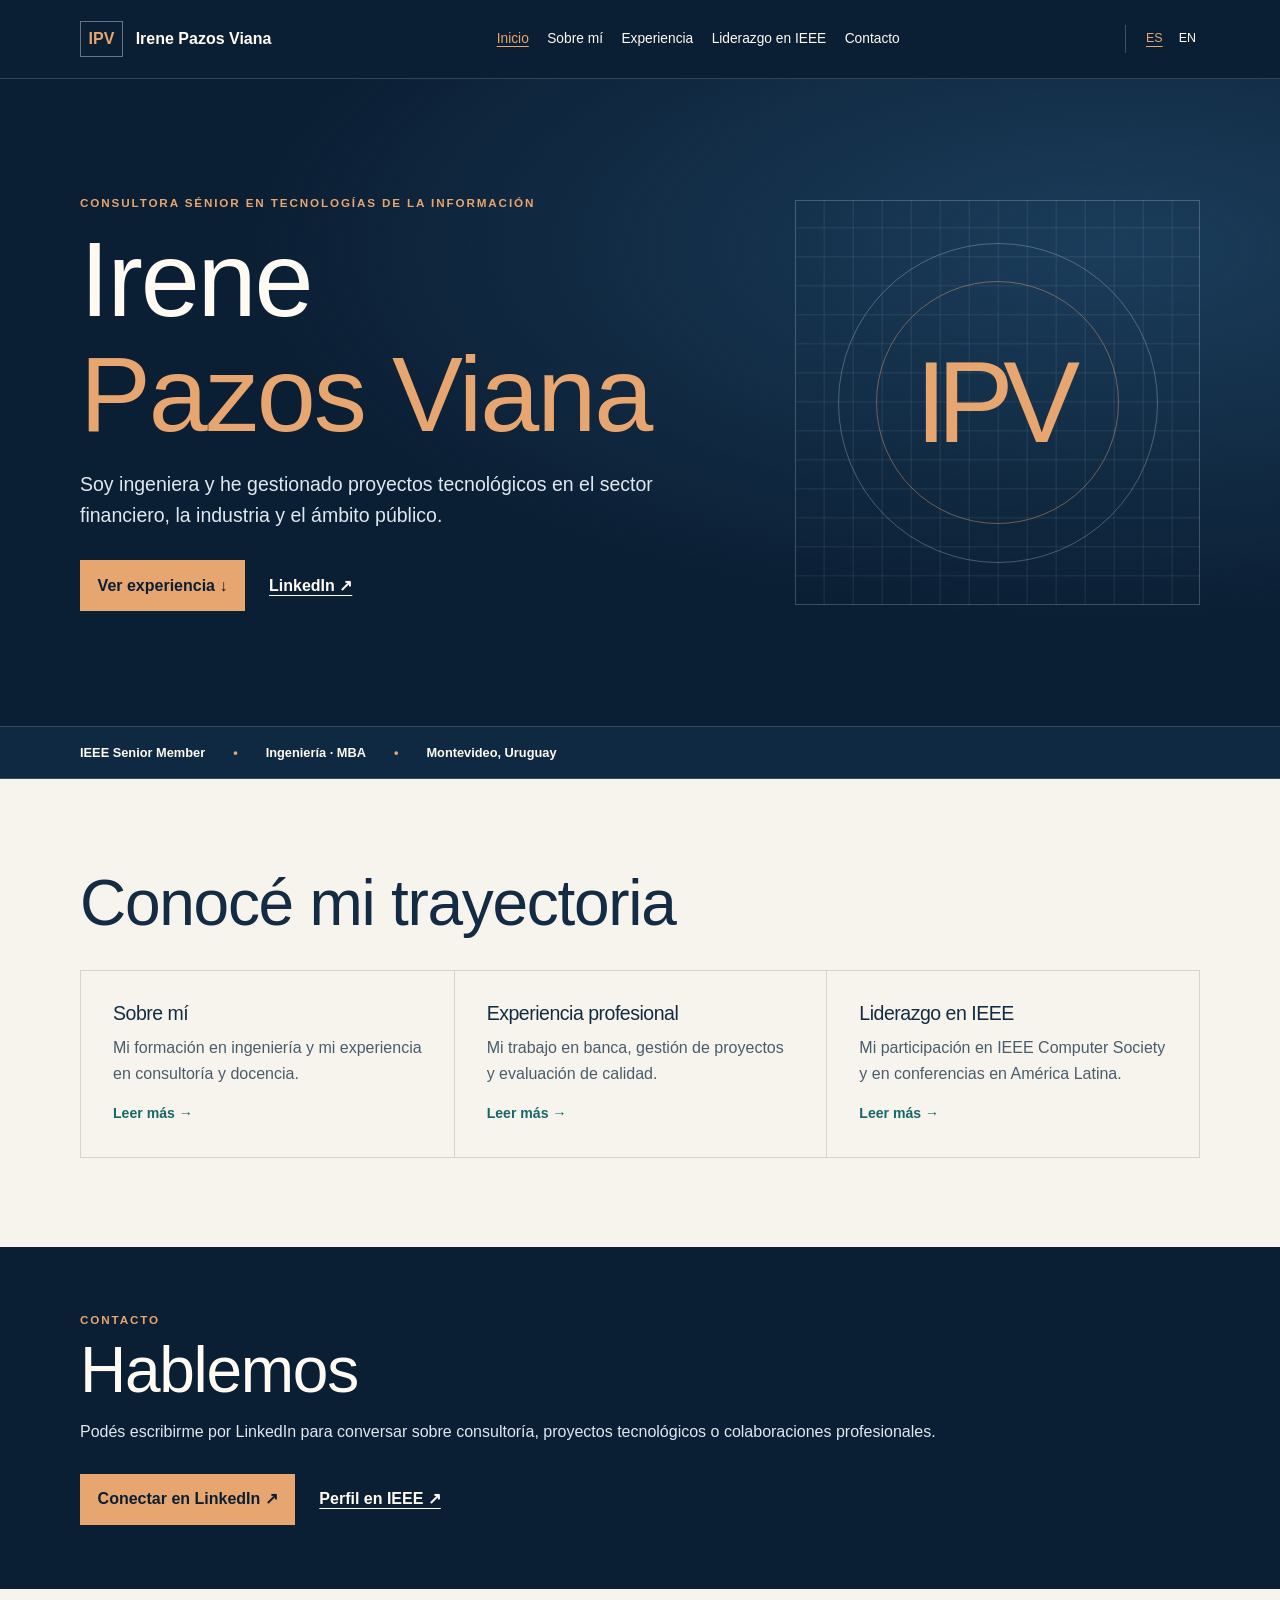
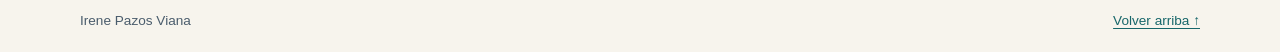
==== commit 45db1ea7: "Add Irene’s favicon and clarify consulting and URUCON copy" ====
--- a/index.html
+++ b/index.html
@@ -6,12 +6,13 @@
 <meta name="theme-color" content="#102942">
 <meta name="description" content="Portfolio profesional de Irene Pazos Viana, consultora sénior en tecnologías de la información e IEEE Senior Member.">
 <meta property="og:type" content="website">
-<meta property="og:title" content="Irene Pazos Viana | Consultoría en TI">
-<meta property="og:description" content="Consultoría en TI, ingeniería y liderazgo en IEEE.">
-<title>Irene Pazos Viana | Consultoría en TI</title>
+<meta property="og:title" content="Irene Pazos Viana | Consultoría tecnológica">
+<meta property="og:description" content="Consultoría tecnológica, ingeniería y liderazgo en IEEE.">
+<title>Irene Pazos Viana | Consultoría tecnológica</title>
+<link rel="icon" type="image/svg+xml" href="favicon.svg">
 <link rel="stylesheet" href="styles.css?v=2">
 </head>
-<body data-title-es="Irene Pazos Viana | Consultoría en TI" data-title-en="Irene Pazos Viana | IT Consulting">
+<body data-title-es="Irene Pazos Viana | Consultoría tecnológica" data-title-en="Irene Pazos Viana | Technology Consulting">
 <a class="skip" href="#main" data-en="Skip to content">Saltar al contenido</a>
 <header><div class="wrap top">
 <a class="brand" href="index.html"><span class="mark" aria-hidden="true">IPV</span>Irene Pazos Viana</a>
@@ -20,9 +21,9 @@
 </div></header>
 <main id="main">
 <section class="hero" aria-labelledby="name"><div class="wrap hero-inner"><div>
-<p class="eyebrow" data-en="Senior IT consultant">Consultora sénior en TI</p>
+<p class="eyebrow" data-en="Senior Technology Consultant">Consultora sénior en tecnologías de la información</p>
 <h1 id="name">Irene <span>Pazos Viana</span></h1>
-<p class="intro" data-en="I’m an engineer and senior IT consultant. I’ve managed technology projects across financial services, industry and the public sector.">Soy ingeniera y consultora sénior en TI. He gestionado proyectos tecnológicos en el sector financiero, la industria y el ámbito público.</p>
+<p class="intro" data-en="I’m an engineer and I’ve managed technology projects across financial services, industry and the public sector.">Soy ingeniera y he gestionado proyectos tecnológicos en el sector financiero, la industria y el ámbito público.</p>
 <div class="actions"><a class="button" href="experiencia.html" data-en="Explore experience ↓">Ver experiencia ↓</a><a class="text-link" href="https://www.linkedin.com/in/irenepazosviana/" target="_blank" rel="noopener noreferrer">LinkedIn ↗</a></div>
 </div><div class="art" aria-hidden="true"><span>IPV</span></div></div></section>
 <div class="strip"><div class="wrap"><span>IEEE Senior Member</span><span data-en="Engineering · MBA">Ingeniería · MBA</span><span>Montevideo, Uruguay</span></div></div>
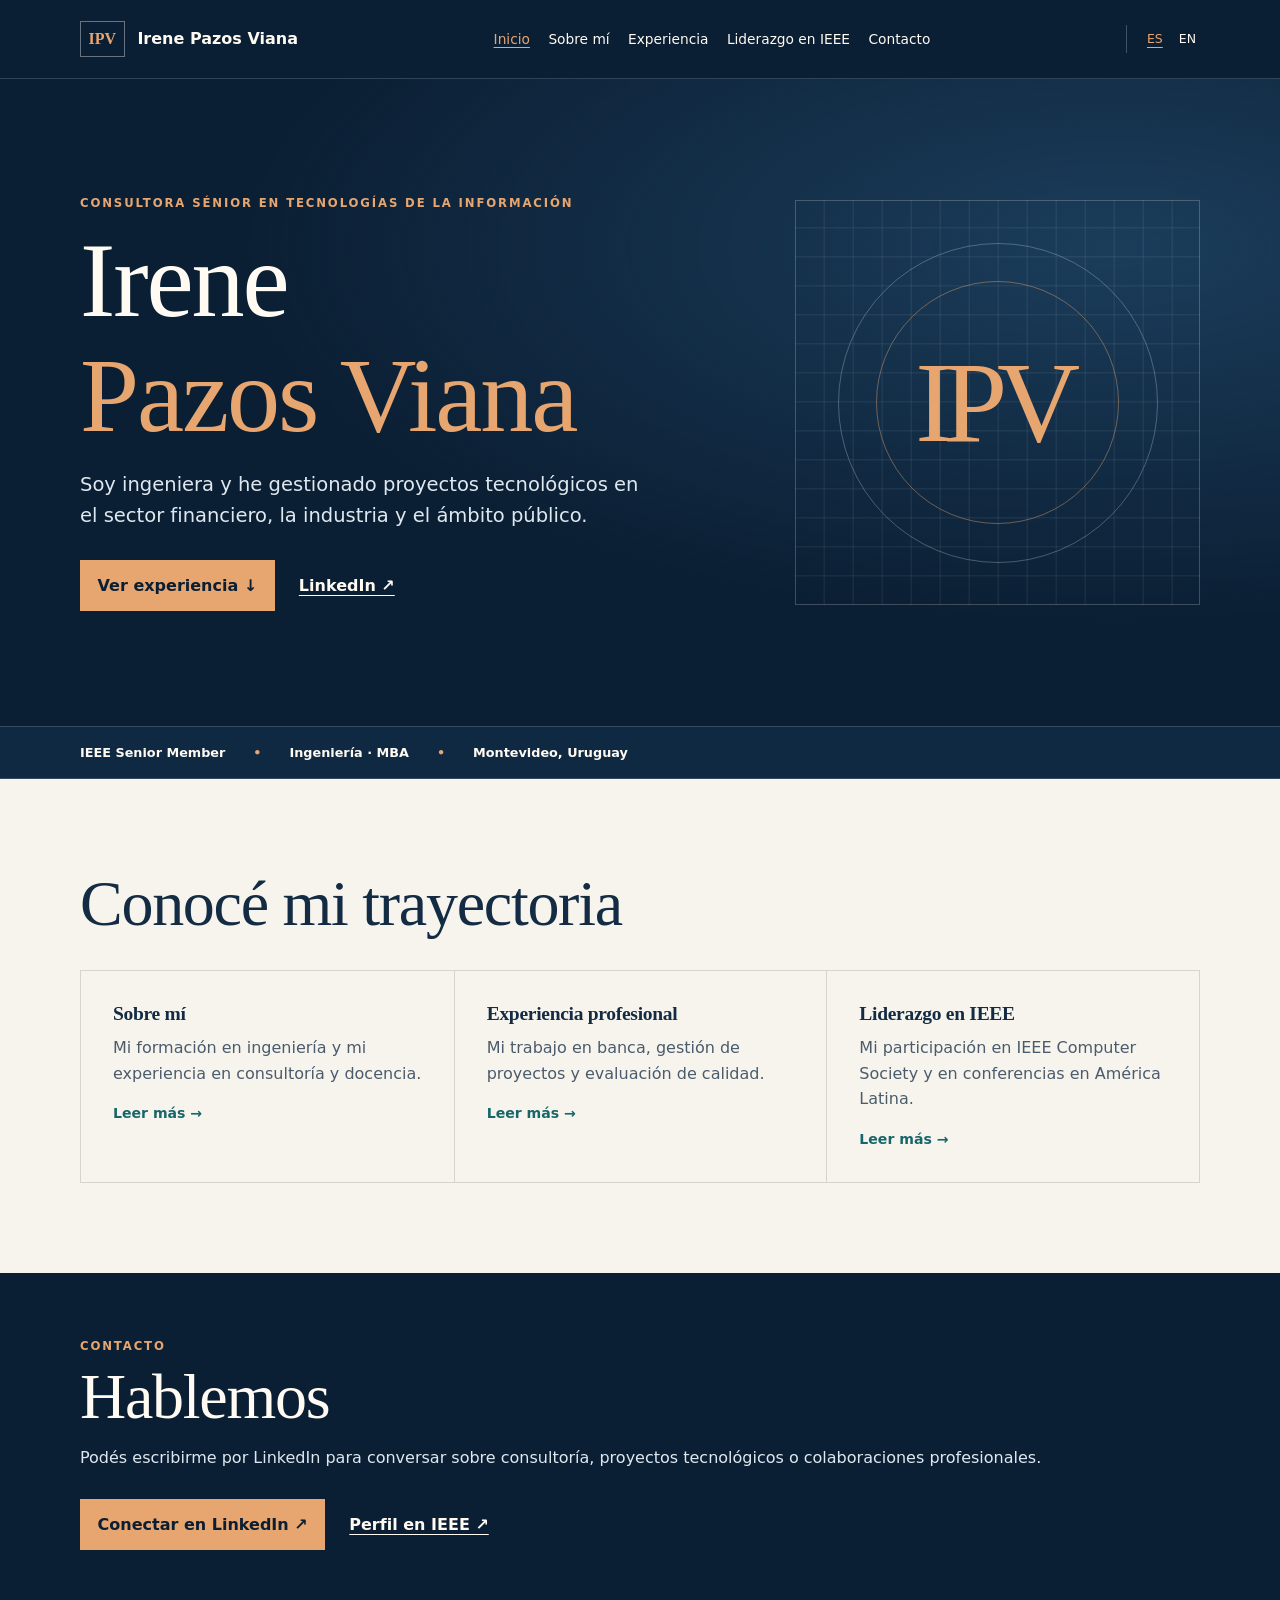
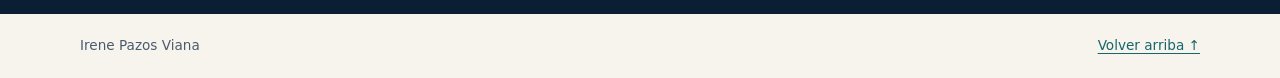
==== commit 90d2e71f: "Use Georgia headings and system sans-serif body text" ====
--- a/index.html
+++ b/index.html
@@ -10,7 +10,7 @@
 <meta property="og:description" content="Consultoría tecnológica, ingeniería y liderazgo en IEEE.">
 <title>Irene Pazos Viana | Consultoría tecnológica</title>
 <link rel="icon" type="image/svg+xml" href="favicon.svg">
-<link rel="stylesheet" href="styles.css?v=2">
+<link rel="stylesheet" href="styles.css?v=3">
 </head>
 <body data-title-es="Irene Pazos Viana | Consultoría tecnológica" data-title-en="Irene Pazos Viana | Technology Consulting">
 <a class="skip" href="#main" data-en="Skip to content">Saltar al contenido</a>
--- a/styles.css
+++ b/styles.css
@@ -1,5 +1,5 @@
 
-:root{--navy:#102942;--deep:#0b1f34;--paper:#f7f4ed;--ink:#132b43;--soft:#4a5c6c;--copper: #e7a56f;--teal:#17666a;--heading-font:Impact,'Arial Narrow',sans-serif;--body-font:Calibri,'Carlito','Segoe UI',Arial,sans-serif;--rule:#d7d4cb;--white:#fffaf2}
+:root{--navy:#102942;--deep:#0b1f34;--paper:#f7f4ed;--ink:#132b43;--soft:#4a5c6c;--copper: #e7a56f;--teal:#17666a;--heading-font:Georgia,'Times New Roman',serif;--body-font:system-ui,-apple-system,'Segoe UI',sans-serif;--rule:#d7d4cb;--white:#fffaf2}
 *{box-sizing:border-box}html{scroll-behavior:smooth}body{margin:0;background:var(--paper);color:var(--ink);font:1rem/1.6 var(--body-font)}a{color:inherit;text-underline-offset:.25em}a:focus-visible,button:focus-visible{outline:3px solid currentColor;outline-offset:5px}button{font:inherit;color:inherit}p{margin:0}h1,h2,h3{margin:0;line-height:1.08}h1,h2,h3{font-family:var(--heading-font);font-weight:400}h2{font-size:clamp(2.4rem,5vw,4.5rem);letter-spacing:-.02em}h3{font-size:1.22rem;letter-spacing:-.025em}.wrap{width:min(1120px,calc(100% - 64px));margin-inline:auto}.skip{position:absolute;left:1rem;top:-6rem;background:var(--white);color:var(--ink);padding:.6rem;z-index:2}.skip:focus{top:1rem}
 header,.hero,.closing{background:var(--deep);color:var(--white)}header{border-bottom:1px solid #ffffff29}.top{display:flex;align-items:center;justify-content:space-between;gap:1rem;min-height:78px}.brand{display:flex;gap:.8rem;align-items:center;text-decoration:none;font-weight:650}.mark{border:1px solid #ffffff60;padding:.25rem .47rem;font-family:var(--heading-font);color:var(--copper)}nav,.languages{display:flex;gap:1.15rem;align-items:center}nav a{text-decoration:none;font-size:.86rem}nav a:hover{text-decoration:underline}.languages{gap:.5rem;border-left:1px solid #ffffff39;padding-left:1rem}.languages button{cursor:pointer;border:0;background:none;font-size:.78rem;padding:.25rem}.languages button[aria-pressed="true"]{color:var(--copper);text-decoration:underline;text-underline-offset:.35em}
 .hero{background:radial-gradient(ellipse at 87% 26%,#1b3d5b 0,transparent 55%),var(--deep)}.hero-inner{padding-block:clamp(4.5rem,9vw,8rem);display:grid;grid-template-columns:minmax(0,1.65fr) minmax(0,1fr);align-items:center;gap:3rem}.eyebrow{font-size:.73rem;text-transform:uppercase;letter-spacing:.16em;font-weight:700}.hero .eyebrow,.closing .eyebrow{color:var(--copper)}h1{font-size:clamp(3.45rem,8.3vw,7.8rem);letter-spacing:-.02em;margin:.65rem 0 1rem}h1 span{display:block;color:var(--copper);font-style:normal}.intro{font-size:clamp(1.05rem,1.65vw,1.22rem);max-width:36rem;color:#e0e8ef}.actions{display:flex;flex-wrap:wrap;align-items:center;gap:1rem 1.5rem;margin-top:1.8rem}.button{display:inline-block;background:var(--copper);color:var(--deep);padding:.8rem 1.1rem;font-weight:700;text-decoration:none}.button:hover{background:#f3bd92}.text-link{font-weight:650}.art{display:grid;position:relative;place-items:center;aspect-ratio:1;isolation:isolate;border:1px solid #ffffff35;color:var(--copper);background:repeating-linear-gradient(0deg,transparent 0 27px,#ffffff0e 28px 29px),repeating-linear-gradient(90deg,transparent 0 27px,#ffffff0e 28px 29px)}.art:before,.art:after{content:"";position:absolute;width:79%;aspect-ratio:1;border:1px solid #ffffff40;border-radius:50%;z-index:-1}.art:after{width:60%;border-color:#e7a56f70}.art span{font:400 clamp(3.4rem,9vw,8rem)/1 var(--heading-font);letter-spacing:-.09em;padding-right:.09em}.strip{background:var(--navy);color:var(--white);border-block:1px solid #ffffff29}.strip .wrap{display:flex;flex-wrap:wrap;gap:.4rem 1.75rem;padding-block:.95rem;font-size:.8rem;font-weight:650}.strip span+span:before{content:"•";color:var(--copper);margin-right:1.75rem}
@@ -15,3 +15,5 @@
 .page-links a:hover h3{text-decoration:underline}
 
 .light a,.foot a{color:var(--teal)}
+
+h3{font-weight:700;letter-spacing:-.015em}
